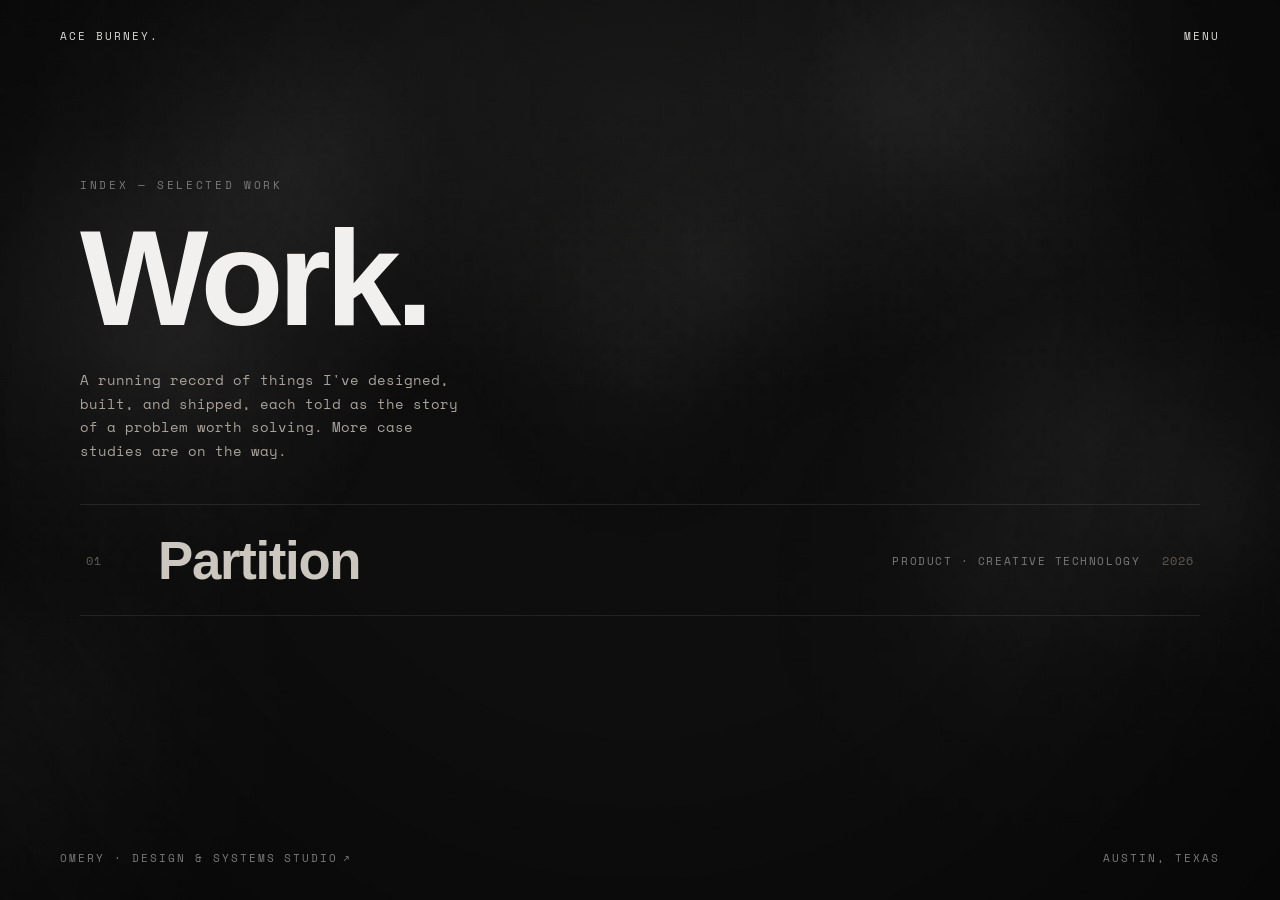
==== work/index.html @ e673eb50 "feat: Work section, Partition case study and site menu - Shared site menu and footer (site-menu.js/." ====
<!DOCTYPE html>
<html lang="en">
<head>
<meta charset="utf-8">
<meta name="viewport" content="width=device-width, initial-scale=1, viewport-fit=cover">
<title>Work — Ace Burney</title>
<meta name="description" content="Selected work by Ace Burney: product, systems, and creative technology, built and shipped.">
<meta name="robots" content="noindex, nofollow">
<link rel="canonical" href="https://aceburney.com/work">
<meta name="theme-color" content="#0D0D0D">
<meta name="color-scheme" content="dark">
<link rel="icon" href="/assets/favicon/favicon.svg" type="image/svg+xml">
<link rel="icon" href="/assets/favicon/favicon-32.png" sizes="32x32" type="image/png">
<link rel="apple-touch-icon" href="/assets/favicon/favicon-180.png">
<link rel="preconnect" href="https://fonts.googleapis.com">
<link rel="preconnect" href="https://fonts.gstatic.com" crossorigin>
<link href="https://fonts.googleapis.com/css2?family=Space+Mono:wght@400;700&display=swap" rel="stylesheet">
<style>
  * { margin: 0; padding: 0; box-sizing: border-box; }
  html, body { background: #0D0D0D; }
  body { color: #e8e6e1; overflow-x: hidden; }
  a { color: #7A7A7A; text-decoration: none; }
  ::selection { background: #e8e6e1; color: #0D0D0D; }
  @keyframes ab-fade { from { opacity: 0; } to { opacity: 1; } }
  @keyframes ab-grain {
    0%{transform:translate(0,0);}10%{transform:translate(-6%,-4%);}20%{transform:translate(-11%,6%);}30%{transform:translate(6%,-11%);}40%{transform:translate(-4%,14%);}50%{transform:translate(-12%,4%);}60%{transform:translate(14%,0);}70%{transform:translate(0,11%);}80%{transform:translate(-14%,-3%);}90%{transform:translate(10%,6%);}100%{transform:translate(4%,0);}
  }
  [data-reveal] { opacity: 0; transform: translateY(24px); transition: opacity .9s cubic-bezier(.16,1,.3,1), transform .9s cubic-bezier(.16,1,.3,1); }
  [data-reveal].in { opacity: 1; transform: none; }

  .work { position: relative; display: grid; grid-template-columns: 44px minmax(0,1fr) auto; align-items: baseline; column-gap: 28px; padding: 30px 6px 28px; border-top: 1px solid rgba(255,255,255,0.09); text-decoration: none; transition: background-color .4s ease; }
  .work-meta-row { display: flex; align-items: baseline; justify-content: flex-end; gap: 22px; align-self: center; }
  .work:last-of-type { border-bottom: 1px solid rgba(255,255,255,0.09); }
  .work-num { font-family: 'Space Mono', monospace; font-size: 12px; letter-spacing: 0.1em; color: #5f5b53; transition: color .4s ease; align-self: center; }
  .work-title { font-family: 'Helvetica Neue', Helvetica, Arial, sans-serif; font-weight: 700; font-size: clamp(1.7rem, 4.6vw, 3.3rem); line-height: 0.98; letter-spacing: -0.025em; color: #cbc7bf; transition: color .4s ease, transform .5s cubic-bezier(.16,1,.3,1); }
  .work-cat { font-family: 'Space Mono', monospace; font-size: 11px; letter-spacing: 0.14em; text-transform: uppercase; color: #7A7A7A; align-self: center; transition: color .4s ease; }
  .work-year { font-family: 'Space Mono', monospace; font-size: 12px; letter-spacing: 0.08em; color: #5f5b53; align-self: center; transition: color .4s ease; }
  .work-thumb { display: none; }
  .work:hover { background-color: rgba(255,255,255,0.02); }
  .work:hover .work-title { color: #f2f0ef; transform: translateX(10px); }
  .work:hover .work-num { color: #a8a29a; }
  .work:hover .work-cat, .work:hover .work-year { color: #b4aea4; }
  .work.dim { opacity: 0.22; filter: grayscale(1); }

  .chip { font-family: 'Space Mono', monospace; font-size: 11px; letter-spacing: 0.14em; text-transform: uppercase; color: #7A7A7A; background: transparent; border: 1px solid rgba(255,255,255,0.12); border-radius: 100px; padding: 8px 15px; cursor: none; transition: color .3s ease, border-color .3s ease, background-color .3s ease; }
  .chip:hover { color: #e8e6e1; border-color: rgba(255,255,255,0.32); }
  .chip[aria-pressed="true"] { color: #0D0D0D; background: #e8e6e1; border-color: #e8e6e1; }

  [data-omery-foot] { color: inherit; text-decoration: none; transition: color .3s ease; }
  [data-omery-foot]:hover { color: #EDE9E0; }
  [data-omery-arrow] { animation: ab-beckon 6s ease-in-out 1s infinite; }
  @keyframes ab-beckon {
    0%, 16%, 100% { transform: translate(0,0); color: #7A7A7A; }
    4%, 12% { transform: translate(2px,-2px); color: #e8e6e1; }
    8% { transform: translate(0,0); color: #9a958b; }
  }
  [data-omery-foot]:hover [data-omery-arrow] { animation: none; transform: translate(2px,-2px); color: #EDE9E0; }
  @media (prefers-reduced-motion: reduce) { [data-omery-arrow] { animation: none; } }

  @media (max-width: 760px) {
    [data-m="omery-full"] { display: none !important; }
    [data-m="omery-short"] { display: inline !important; }
    .work { grid-template-columns: 1fr; column-gap: 0; row-gap: 12px; padding: 22px 0 26px; align-items: start; }
    .work-thumb { display: block; width: 100%; aspect-ratio: 16 / 9; border-radius: 6px; background-size: cover; background-position: center; position: relative; overflow: hidden; order: -1; }
    .work-thumb::after { content: attr(data-label); position: absolute; left: 12px; bottom: 10px; font-family: 'Space Mono', monospace; font-size: 9px; letter-spacing: 0.18em; text-transform: uppercase; color: rgba(232,230,225,0.5); }
    .work-num { display: none; }
    .work-title { color: #e8e6e1; font-size: clamp(1.9rem, 8.5vw, 2.6rem); }
    .work:hover .work-title { transform: none; }
    .work-meta-row { display: flex; justify-content: space-between; align-items: baseline; gap: 16px; }
  }
</style>
<link rel="stylesheet" href="/assets/site-menu.css?v=12">
<script src="/assets/site-menu.js?v=13" defer></script>
</head>
<body>
<div data-root style="position:relative; width:100%; min-height:100dvh; display:flex; flex-direction:column; background:#0D0D0D; overflow-x:hidden; cursor:none; -webkit-tap-highlight-color:transparent;">

  <!-- ambient volumetric lights (fixed, behind everything) -->
  <canvas data-ambient style="position:fixed; inset:0; z-index:0; width:100vw; height:100vh; pointer-events:none; display:block;"></canvas>

  <!-- radial glow + vignette -->
  <div style="position:fixed; inset:0; z-index:1; pointer-events:none; background:
      radial-gradient(ellipse 70% 55% at 50% 12%, rgba(237,233,224,0.05), rgba(237,233,224,0) 60%),
      radial-gradient(circle at 50% 40%, rgba(0,0,0,0) 45%, rgba(0,0,0,0.5) 100%);"></div>

  <!-- film grain -->
  <div data-motion style="position:fixed; inset:-60%; z-index:2; pointer-events:none; opacity:0.05; mix-blend-mode:overlay; animation:ab-grain 0.7s steps(1) infinite; background-image:url('data:image/svg+xml,%3Csvg xmlns=%22http://www.w3.org/2000/svg%22 width=%22140%22 height=%22140%22%3E%3Cfilter id=%22n%22%3E%3CfeTurbulence type=%22fractalNoise%22 baseFrequency=%220.85%22 numOctaves=%222%22 stitchTiles=%22stitch%22/%3E%3C/filter%3E%3Crect width=%22100%25%22 height=%22100%25%22 filter=%22url(%23n)%22/%3E%3C/svg%3E'); background-size:200px 200px;"></div>

  <!-- floating hover preview (desktop) -->
  <div data-preview style="position:fixed; top:0; left:0; z-index:8; width:320px; height:210px; border-radius:8px; overflow:hidden; pointer-events:none; opacity:0; transform:translate(-50%,-50%) scale(0.94); transition:opacity .35s ease, transform .5s cubic-bezier(.16,1,.3,1); box-shadow:0 30px 80px rgba(0,0,0,0.55); border:1px solid rgba(255,255,255,0.08);">
    <div data-preview-img style="position:absolute; inset:0; background-size:cover; background-position:center;"></div>
    <div style="position:absolute; inset:0; background:linear-gradient(180deg, rgba(0,0,0,0) 40%, rgba(0,0,0,0.55));"></div>
    <div data-preview-cap style="position:absolute; left:16px; bottom:13px; font-family:'Space Mono',monospace; font-size:10px; letter-spacing:0.18em; text-transform:uppercase; color:rgba(232,230,225,0.75);">Preview</div>
  </div>

  <!-- ===== NAV ===== -->
  <nav style="position:fixed; top:0; left:0; right:0; z-index:30; display:flex; align-items:center; justify-content:space-between; padding:28px clamp(24px,5vw,60px); mix-blend-mode:difference;">
    <a href="/" data-scramble data-scramble-to="← BACK HOME" style="font-family:'Space Mono',monospace; font-size:11px; letter-spacing:0.18em; color:#e8e6e1; text-transform:uppercase;">Ace Burney.</a>
    <button type="button" data-menu-toggle class="sm-toggle">Menu</button>
  </nav>

  <!-- ===== CONTENT ===== -->
  <div style="position:relative; z-index:10; flex:1 0 auto; width:100%; max-width:1240px; margin:0 auto; padding:0 clamp(24px,5vw,60px);">

    <!-- HEADER -->
    <header style="min-height:56vh; display:flex; flex-direction:column; justify-content:flex-end; padding:140px 0 40px;">
      <div data-reveal style="font-family:'Space Mono',monospace; font-size:11px; letter-spacing:0.24em; color:#7A7A7A; text-transform:uppercase; margin-bottom:26px;">Index — Selected Work</div>
      <h1 data-reveal style="font-family:'Helvetica Neue',Helvetica,Arial,sans-serif; font-weight:700; font-size:clamp(3rem,11vw,8.5rem); line-height:0.88; letter-spacing:-0.04em; color:#f2f0ef;">Work.</h1>
      <p data-reveal style="margin-top:30px; max-width:44ch; font-family:'Space Mono',monospace; font-size:clamp(0.85rem,1vw,0.98rem); line-height:1.75; color:#a8a29a;">A running record of things I've designed, built, and shipped, each told as the story of a problem worth solving. More case studies are on the way.</p>
    </header>

    <!-- INDEX -->
    <section data-reveal data-worklist style="padding-bottom:60px;">

      <a class="work" data-work href="/work/partition" data-cats="product systems" style="--thumb:url('/assets/work/partition/floor-1200.webp');">
        <span class="work-num">01</span>
        <span class="work-title">Partition</span>
        <span class="work-thumb" data-work-thumb data-label="A control room for AI agents" aria-hidden="true"></span>
        <span class="work-meta-row"><span class="work-cat">Product · Creative Technology</span><span class="work-year">2026</span></span>
      </a>

    </section>

    <!-- EMPTY STATE (shown when a filter matches nothing) -->
    <div data-empty style="display:none; padding:20px 0 80px; font-family:'Space Mono',monospace; font-size:12px; letter-spacing:0.14em; text-transform:uppercase; color:#5f5b53;">No work in this category yet.</div>

  </div>
  <!-- site footer (shared styles: /assets/site-menu.css) -->
  <footer class="site-foot">
    <a class="site-foot-omery" href="https://omery.studio" target="_blank" rel="noopener" aria-label="Omery, design and systems studio (opens in a new tab)"><span class="sf-full">Omery &middot; Design &amp; Systems Studio</span><span class="sf-short">Omery</span><span class="sf-arrow" aria-hidden="true">↗</span></a>
    <span>Austin, Texas</span>
  </footer>

  <!-- custom cursor -->
  <div data-cursor style="position:fixed; top:0; left:0; width:26px; height:26px; border:1px solid rgba(237,233,224,0.55); border-radius:50%; pointer-events:none; z-index:9999; transform:translate(-100px,-100px); transition:width .25s ease, height .25s ease, background-color .25s ease, border-color .25s ease; mix-blend-mode:difference;"></div>

  <!-- sweep overlay (reveal on load) -->
  <div data-sweep style="position:fixed; inset:0; z-index:9990; background:#0D0D0D; pointer-events:none; will-change:transform; transition:transform 1s cubic-bezier(.76,0,.24,1);"></div>

</div>

<script>
(function () {
  'use strict';
  const $ = (s, c) => (c || document).querySelector(s);
  const $$ = (s, c) => Array.from((c || document).querySelectorAll(s));

  const root = $('[data-root]');
  const cursor = $('[data-cursor]');
  const ambient = $('[data-ambient]');
  const sweep = $('[data-sweep]');
  const preview = $('[data-preview]');
  const previewImg = $('[data-preview-img]');
  const previewCap = $('[data-preview-cap]');

  const state = { mx: -9999, my: -9999, _cx: -100, _cy: -100 };
  window.addEventListener('mousemove', (e) => { state.mx = e.clientX; state.my = e.clientY; });

  const canHover = matchMedia('(hover: hover) and (pointer: fine)').matches;

  // ---------- custom cursor ----------
  (function initCursor() {
    if (!cursor) return;
    if (!canHover) { cursor.style.display = 'none'; return; }
    root.addEventListener('mouseover', (e) => { if (e.target.closest('a, button, [data-cta]')) { cursor.style.width = '46px'; cursor.style.height = '46px'; cursor.style.backgroundColor = 'rgba(237,233,224,0.9)'; } });
    root.addEventListener('mouseout', (e) => { if (e.target.closest('a, button, [data-cta]')) { cursor.style.width = '26px'; cursor.style.height = '26px'; cursor.style.backgroundColor = 'transparent'; } });
    const loop = () => {
      state._cx += (state.mx - state._cx) * 0.18;
      state._cy += (state.my - state._cy) * 0.18;
      cursor.style.transform = 'translate(' + (state._cx - 13).toFixed(1) + 'px,' + (state._cy - 13).toFixed(1) + 'px)';
      requestAnimationFrame(loop);
    };
    requestAnimationFrame(loop);
  })();

  // ---------- ambient lights ----------
  (function initAmbient() {
    if (!ambient) return;
    const ctx = ambient.getContext('2d');
    const SCALE = 0.15; let w, h;
    const resize = () => { w = Math.max(1, Math.ceil(window.innerWidth * SCALE)); h = Math.max(1, Math.ceil(window.innerHeight * SCALE)); ambient.width = w; ambient.height = h; };
    resize();
    window.addEventListener('resize', resize, { passive: true });
    const lights = [
      { cx: 0.12, cy: 0.14, r: 0.40, a: 0.13, phase: 0 },
      { cx: 0.84, cy: 0.66, r: 0.34, a: 0.10, phase: 1.8 },
      { cx: 0.74, cy: 0.10, r: 0.30, a: 0.085, phase: 3.2 },
      { cx: 0.10, cy: 0.80, r: 0.32, a: 0.10, phase: 4.7 },
      { cx: 0.50, cy: 0.42, r: 0.26, a: 0.06, phase: 2.5 },
    ];
    const reduce = matchMedia('(prefers-reduced-motion: reduce)').matches;
    let t = 0;
    const draw = () => {
      ctx.clearRect(0, 0, w, h); t += 0.006;
      lights.forEach((l) => {
        const bx = (l.cx + Math.sin(t * 1.1 + l.phase) * 0.08 + Math.sin(t * 0.5 + l.phase * 2.3) * 0.05) * w;
        const by = (l.cy + Math.cos(t * 0.9 + l.phase * 1.2) * 0.07 + Math.cos(t * 0.4 + l.phase * 1.8) * 0.06) * h;
        const baseR = l.r * Math.min(w, h);
        for (let j = 0; j < 4; j++) {
          const ox = bx + Math.sin(t * (0.4 + j * 0.1) + j * 1.7 + l.phase) * baseR * 0.35;
          const oy = by + Math.cos(t * (0.35 + j * 0.08) + j * 2.3 + l.phase * 0.8) * baseR * 0.3;
          const sr = baseR * (0.55 + j * 0.12), sa = l.a * (0.4 - j * 0.05);
          const grad = ctx.createRadialGradient(ox, oy, 0, ox, oy, sr * 1.2);
          grad.addColorStop(0, 'rgba(255,255,255,' + sa.toFixed(4) + ')');
          grad.addColorStop(0.5, 'rgba(255,255,255,' + (sa * 0.3).toFixed(4) + ')');
          grad.addColorStop(1, 'rgba(255,255,255,0)');
          ctx.fillStyle = grad; ctx.beginPath(); ctx.arc(ox, oy, sr * 1.2, 0, Math.PI * 2); ctx.fill();
        }
      });
      if (!reduce) requestAnimationFrame(draw);
    };
    draw();
  })();

  // ---------- scramble (nav link hover) ----------
  function scrambleTo(el, target, dur) {
    if (!el) return;
    const pool = 'ABCDEFGHIJKLMNOPQRSTUVWXYZ0123456789#·/-←';
    clearInterval(el._t);
    const len = target.length;
    const q = [];
    const frames = Math.max(8, Math.round((dur || 500) / 34));
    for (let i = 0; i < len; i++) { const start = Math.floor(Math.random() * (frames / 3)); q.push({ to: target[i] || '', start, end: start + Math.floor(frames * (0.4 + Math.random() * 0.5)), ch: '' }); }
    let f = 0;
    el._t = setInterval(() => {
      let out = '', done = 0;
      for (const x of q) {
        if (f >= x.end) { done++; out += x.to; }
        else if (f >= x.start) { if (!x.ch || Math.random() < 0.32) x.ch = pool[(Math.random() * pool.length) | 0]; out += x.ch; }
        else out += (x.to === ' ' ? ' ' : ' ');
      }
      el.textContent = out; f++;
      if (done >= q.length) clearInterval(el._t);
    }, 34);
  }
  $$('[data-scramble]').forEach((el) => {
    const original = el.textContent.trim();
    const to = el.getAttribute('data-scramble-to') || original;
    el.addEventListener('mouseenter', () => scrambleTo(el, to, 420));
    el.addEventListener('mouseleave', () => scrambleTo(el, original, 360));
  });

  // ---------- reveal on scroll ----------
  (function initReveal() {
    const els = $$('[data-reveal]');
    if (!('IntersectionObserver' in window)) { els.forEach((e) => e.classList.add('in')); return; }
    const io = new IntersectionObserver((entries) => {
      entries.forEach((en) => { if (en.isIntersecting) { en.target.classList.add('in'); io.unobserve(en.target); } });
    }, { threshold: 0.12, rootMargin: '0px 0px -8% 0px' });
    els.forEach((e) => io.observe(e));
  })();

  // ---------- floating hover preview (desktop) ----------
  (function initPreview() {
    if (!canHover || !preview) return;
    let active = null;
    const px = { x: -400, y: -400 }, tgt = { x: -400, y: -400 };
    $$('[data-work]').forEach((row) => {
      const thumb = getComputedStyle(row).getPropertyValue('--thumb');
      const title = $('.work-title', row).textContent;
      row.addEventListener('mouseenter', () => {
        active = row;
        previewImg.style.backgroundImage = thumb;
        previewCap.textContent = title;
        preview.style.opacity = '1';
        preview.style.transform = 'translate(-50%,-50%) scale(1)';
      });
      row.addEventListener('mouseleave', () => {
        if (active === row) { active = null; preview.style.opacity = '0'; preview.style.transform = 'translate(-50%,-50%) scale(0.94)'; }
      });
    });
    window.addEventListener('mousemove', (e) => { tgt.x = e.clientX + 26; tgt.y = e.clientY - 10; });
    const loop = () => { px.x += (tgt.x - px.x) * 0.14; px.y += (tgt.y - px.y) * 0.14; preview.style.left = px.x.toFixed(1) + 'px'; preview.style.top = px.y.toFixed(1) + 'px'; requestAnimationFrame(loop); };
    requestAnimationFrame(loop);
  })();

  // ---------- fill mobile thumbnails from --thumb ----------
  $$('[data-work]').forEach((row) => {
    const thumb = $('[data-work-thumb]', row);
    if (thumb) thumb.style.backgroundImage = getComputedStyle(row).getPropertyValue('--thumb');
  });

  // ---------- category filter ----------
  (function initFilter() {
    const chips = $$('.chip');
    const rows = $$('[data-work]');
    const empty = $('[data-empty]');
    chips.forEach((chip) => {
      chip.addEventListener('click', () => {
        const f = chip.getAttribute('data-filter');
        chips.forEach((c) => c.setAttribute('aria-pressed', c === chip ? 'true' : 'false'));
        let shown = 0;
        rows.forEach((row) => {
          const cats = (row.getAttribute('data-cats') || '').split(' ');
          const match = f === 'all' || cats.includes(f);
          row.style.display = match ? '' : 'none';
          row.classList.remove('dim');
          if (match) shown++;
        });
        if (empty) empty.style.display = shown === 0 ? 'block' : 'none';
      });
    });
  })();

  // ---------- sweep reveal on load ----------
  window.addEventListener('load', () => {
    requestAnimationFrame(() => { if (sweep) sweep.style.transform = 'translateY(-101%)'; });
  });
  setTimeout(() => { if (sweep) sweep.style.transform = 'translateY(-101%)'; }, 600);
})();
</script>
</body>
</html>
---- assets/site-menu.css ----
/* Site menu: the top-right "Menu" button and the panel it slides in from the right.
   Shared by every page; the markup is injected by /assets/site-menu.js. */

/* ---------- the button ---------- */
.sm-toggle { position: relative; padding: 0; background: none; border: 0; cursor: none; white-space: nowrap; font-family: 'Space Mono', monospace; font-size: 11px; letter-spacing: 0.18em; text-transform: uppercase; color: #e8e6e1; transition: color .3s ease; }
.sm-toggle::after { content: ''; position: absolute; left: 0; right: 0; bottom: -4px; height: 1px; background: #e8e6e1; transform: scaleX(0); transform-origin: right; transition: transform .8s cubic-bezier(.5,0,.3,1); }
.sm-toggle.sm-cue::after, .sm-toggle:hover::after, .sm-toggle[aria-expanded="true"]::after { transform: scaleX(1); transform-origin: left; }
.sm-toggle::before { content: ''; position: absolute; inset: -14px -12px; }   /* finger-sized tap area around the small label */
.sm-toggle:focus { outline: none; }
.sm-toggle:focus-visible { outline: 1px solid rgba(232,230,225,0.5); outline-offset: 6px; border-radius: 2px; }

/* ---------- scrim: the site stays visible, just dimmed ---------- */
.sm-scrim { position: fixed; inset: 0; z-index: 8990; background: rgba(8,8,8,0.28); opacity: 0; pointer-events: none; transition: opacity .5s ease; cursor: none; }
.sm-scrim.open { opacity: 1; pointer-events: auto; }

/* ---------- panel ---------- */
.sm-panel { position: fixed; top: 0; right: 0; bottom: 0; width: min(540px, 88vw); z-index: 9000; display: flex; background: linear-gradient(180deg, #141414, #0f0f0f); border-left: 1px solid rgba(255,255,255,0.08); box-shadow: -40px 0 120px rgba(0,0,0,0.55); transform: translateX(101%); visibility: hidden;
  /* closing: slide out first, hide only once the slide has finished */
  transition: transform .62s cubic-bezier(.76,0,.24,1), visibility 0s linear .62s; }
.sm-panel.open { transform: translateX(0); visibility: visible; transition: transform .62s cubic-bezier(.76,0,.24,1), visibility 0s linear 0s; }
.sm-panel::before { content: ""; position: absolute; inset: 0; pointer-events: none; background: radial-gradient(ellipse 90% 40% at 70% 0%, rgba(237,233,224,0.06), rgba(237,233,224,0) 70%); }
.sm-inner { position: relative; display: flex; flex-direction: column; width: 100%; padding: 30px clamp(24px,3vw,40px); overflow-y: auto; }
.sm-head { display: flex; justify-content: space-between; align-items: center; padding-bottom: 18px; border-bottom: 1px solid rgba(255,255,255,0.08); font-family: 'Space Mono', monospace; font-size: 11px; letter-spacing: 0.22em; text-transform: uppercase; color: #5f5b53; }
.sm-close { background: none; border: 0; padding: 4px 0; cursor: none; font: inherit; letter-spacing: inherit; text-transform: inherit; color: #9a958b; transition: color .3s ease; }
.sm-close:hover, .sm-close:focus-visible { color: #EDE9E0; outline: none; }

.sm-list { list-style: none; margin: auto 0; padding: 4vh 0; }
.sm-row { display: grid; grid-template-columns: 34px 1fr; align-items: baseline; gap: 6px 14px; padding: clamp(14px,2.2vh,22px) 0; border-bottom: 1px solid rgba(255,255,255,0.08); color: #cbc7bf; text-decoration: none; cursor: none; opacity: 0; transform: translateX(30px); transition: opacity .6s ease, transform .8s cubic-bezier(.16,1,.3,1), color .35s ease; }
.sm-panel.open .sm-row { opacity: 1; transform: none; }
.sm-panel.open li:nth-child(1) .sm-row { transition-delay: .26s, .26s, 0s; }
.sm-panel.open li:nth-child(2) .sm-row { transition-delay: .34s, .34s, 0s; }
.sm-panel.open li:nth-child(3) .sm-row { transition-delay: .42s, .42s, 0s; }
.sm-panel.open li:nth-child(4) .sm-row { transition-delay: .50s, .50s, 0s; }
.sm-n { font-family: 'Space Mono', monospace; font-size: 12px; letter-spacing: 0.1em; color: #5f5b53; transition: color .35s ease; }
.sm-label { font-family: 'Helvetica Neue', Helvetica, Arial, sans-serif; font-weight: 700; font-size: clamp(2rem, 3vw, 2.9rem); line-height: 0.95; letter-spacing: -0.04em; text-transform: uppercase; transition: transform .5s cubic-bezier(.16,1,.3,1); }
.sm-sub { grid-column: 2; font-family: 'Space Mono', monospace; font-size: 11px; letter-spacing: 0.14em; text-transform: uppercase; color: #6b675f; transition: color .35s ease; }
.sm-row:focus-visible { color: #f2f0ef; outline: none; }
.sm-row:focus-visible .sm-label { transform: translateX(8px); }
.sm-row:focus-visible .sm-sub { color: #b4aea4; }
/* hover effects only where there is a real mouse (on touch screens they "stick" after a tap) */
@media (hover: hover) {
  .sm-row:hover { color: #f2f0ef; }
  .sm-row:hover .sm-label { transform: translateX(8px); }
  .sm-row:hover .sm-n, .sm-row:hover .sm-sub { color: #b4aea4; }
  .sm-list:hover .sm-row:not(:hover) { color: #4a4741; }
}
/* touch: a brief pressed state instead */
.sm-row:active { color: #f2f0ef; background: rgba(255,255,255,0.03); }
/* the page you're on: greyed out, not clickable, no hover */
.sm-row[aria-current="page"], .sm-list:hover .sm-row[aria-current="page"] { color: #3d3b37; pointer-events: none; }
.sm-row[aria-current="page"] .sm-n, .sm-row[aria-current="page"] .sm-sub { color: #3d3b37; }
.sm-row[aria-current="page"] .sm-sub::after { content: '  ·  You are here'; }

.sm-foot { display: flex; flex-direction: column; gap: 14px; padding-top: 18px; border-top: 1px solid rgba(255,255,255,0.08); font-family: 'Space Mono', monospace; font-size: 11px; letter-spacing: 0.16em; text-transform: uppercase; opacity: 0; transition: opacity .6s ease .5s; }
.sm-panel.open .sm-foot { opacity: 1; }
.sm-foot a { color: #6b675f; text-decoration: none; cursor: none; transition: color .3s ease; }
.sm-foot a:hover, .sm-foot a:focus-visible { color: #EDE9E0; outline: none; }
.sm-social { display: flex; flex-wrap: wrap; gap: 10px 20px; }

/* preview beside the panel, over the site */
.sm-peek { position: fixed; top: 0; left: 0; z-index: 8995; width: 300px; aspect-ratio: 4/3; border-radius: 8px; pointer-events: none; opacity: 0; transform: translate(-50%,-50%) scale(0.94); transition: opacity .35s ease, transform .5s cubic-bezier(.16,1,.3,1); background: #1a1a1a center/cover no-repeat; box-shadow: 0 30px 80px rgba(0,0,0,0.6); border: 1px solid rgba(255,255,255,0.08); }
.sm-peek.on { opacity: 1; transform: translate(-50%,-50%) scale(1); }

/* ---------- phones: the menu drops from the top and pushes the page down beneath it ----------
   The page recedes like a card (shrinks, rounds, dims) and slides back when the menu closes. */
@media (max-width: 640px) {
  .sm-panel { top: 0; bottom: auto; left: 0; right: 0; width: 100%; max-height: 86vh; border: 0; border-bottom: 1px solid rgba(255,255,255,0.08); border-radius: 0; box-shadow: 0 24px 60px rgba(0,0,0,0.55); transform: translateY(-101%);
    transition: transform .5s cubic-bezier(.32,.72,0,1), visibility 0s linear .5s; }
  .sm-panel.open { transform: none; transition: transform .5s cubic-bezier(.32,.72,0,1), visibility 0s linear 0s; }
  .sm-panel.sm-dragging { transition: none; }
  .sm-inner { padding: 0 20px 20px; overflow-y: auto; overscroll-behavior: contain; }
  /* the header's centre line matches the Menu button's (--sm-top is set from the button's position) */
  .sm-head { flex: none; height: calc(var(--sm-top, 26px) * 2); padding: 0; }
  .sm-close { position: absolute; transform: translateY(-50%); padding: 14px 0 14px 20px; color: #e8e6e1; font-size: 9.5px; }
  .sm-list { margin: 4px 0 0; padding: 0 0 12px; }
  .sm-row { padding: 12px 0; }
  .sm-list li:last-child .sm-row { border-bottom: 0; }   /* the footer's own rule follows; avoid a double line */
  .sm-label { font-size: 9vw; }
  /* footer: Omery and the socials share one line */
  .sm-foot { flex-direction: row; align-items: baseline; justify-content: space-between; flex-wrap: nowrap; gap: 12px; padding-top: 14px; font-size: 10px; letter-spacing: 0.12em; white-space: nowrap; }
  .sm-social { flex-wrap: nowrap; gap: 14px; }
  .sm-scrim { background: transparent; }   /* the page dims itself; tapping it closes the menu */

  /* the page is pushed straight down, full width and edge to edge (no shrinking), and dims a little */
  html.sm-anim [data-root] { transition: transform .5s cubic-bezier(.32,.72,0,1), filter .5s ease; }
  html.sm-crunch [data-root] { transform: translateY(var(--sm-push, 60vh)); filter: brightness(0.55); }
  html.sm-drag [data-root] { transition: none; }
  /* no doubled "Menu": the open menu shows only Close (where Menu was), and the pushed-down page's Menu button fades out */
  .sm-head > span:first-child { visibility: hidden; }
  [data-menu-toggle] { transition: color .3s ease, opacity .3s ease; }
  html.sm-crunch [data-menu-toggle] { opacity: 0 !important; }   /* !important: beats the home page's fade-in animation */
  .sm-panel.open li:nth-child(1) .sm-row { transition-delay: .12s, .12s, 0s; }
  .sm-panel.open li:nth-child(2) .sm-row { transition-delay: .17s, .17s, 0s; }
  .sm-panel.open li:nth-child(3) .sm-row { transition-delay: .22s, .22s, 0s; }
  .sm-panel.open li:nth-child(4) .sm-row { transition-delay: .27s, .27s, 0s; }
  .sm-panel.open .sm-foot { transition-delay: .3s; }
  .sm-peek { display: none; }
}
/* touch screens: hide the site's follow-the-finger cursor circle while the menu is open */
@media (hover: none) { html.sm-open [data-cursor] { opacity: 0 !important; } }
@media (prefers-reduced-motion: reduce) {
  .sm-panel, .sm-row, .sm-foot, .sm-scrim, .sm-toggle::after { transition: none; }
  .sm-row { opacity: 1; transform: none; }
}

/* ---------- site footer: identical on every page ----------
   Omery bottom-left, Austin bottom-right, at the home page's spacing.
   The home page pins it to the bottom of the screen (.site-foot--pinned); scrolling pages end with it. */
.site-foot { position: relative; z-index: 10; display: flex; align-items: center; justify-content: space-between; gap: 16px; margin-top: clamp(64px, 10vh, 120px); padding: 0 60px 34px; font-family: 'Space Mono', monospace; font-size: 11px; letter-spacing: 0.18em; text-transform: uppercase; color: #7A7A7A; white-space: nowrap; }
.site-foot--pinned { position: absolute; left: 0; right: 0; bottom: 0; margin: 0; z-index: 15; animation: sf-fade 1.2s ease 1.05s both; }
.site-foot a { color: inherit; text-decoration: none; cursor: none; transition: color .3s ease; }
.site-foot a:hover, .site-foot a:focus-visible { color: #EDE9E0; outline: none; }
.sf-short { display: none; }
.sf-arrow { display: inline-block; margin-left: 0.45em; will-change: transform; animation: sf-beckon 6s ease-in-out 1s infinite; }
.site-foot a:hover .sf-arrow { animation: none; transform: translate(2px,-2px); color: #EDE9E0; transition: transform .3s cubic-bezier(.16,1,.3,1), color .3s ease; }
@keyframes sf-beckon { 0%, 16%, 100% { transform: translate(0,0); color: #7A7A7A; } 4%, 12% { transform: translate(2px,-2px); color: #e8e6e1; } 8% { transform: translate(0,0); color: #9a958b; } }
@keyframes sf-fade { from { opacity: 0; } to { opacity: 1; } }
@media (max-width: 640px) {
  .site-foot { padding: 0 20px 22px; font-size: 9.5px; letter-spacing: 0.16em; }
  .sf-full { display: none; }
  .sf-short { display: inline; }
}
@media (prefers-reduced-motion: reduce) { .sf-arrow, .site-foot--pinned { animation: none; } }
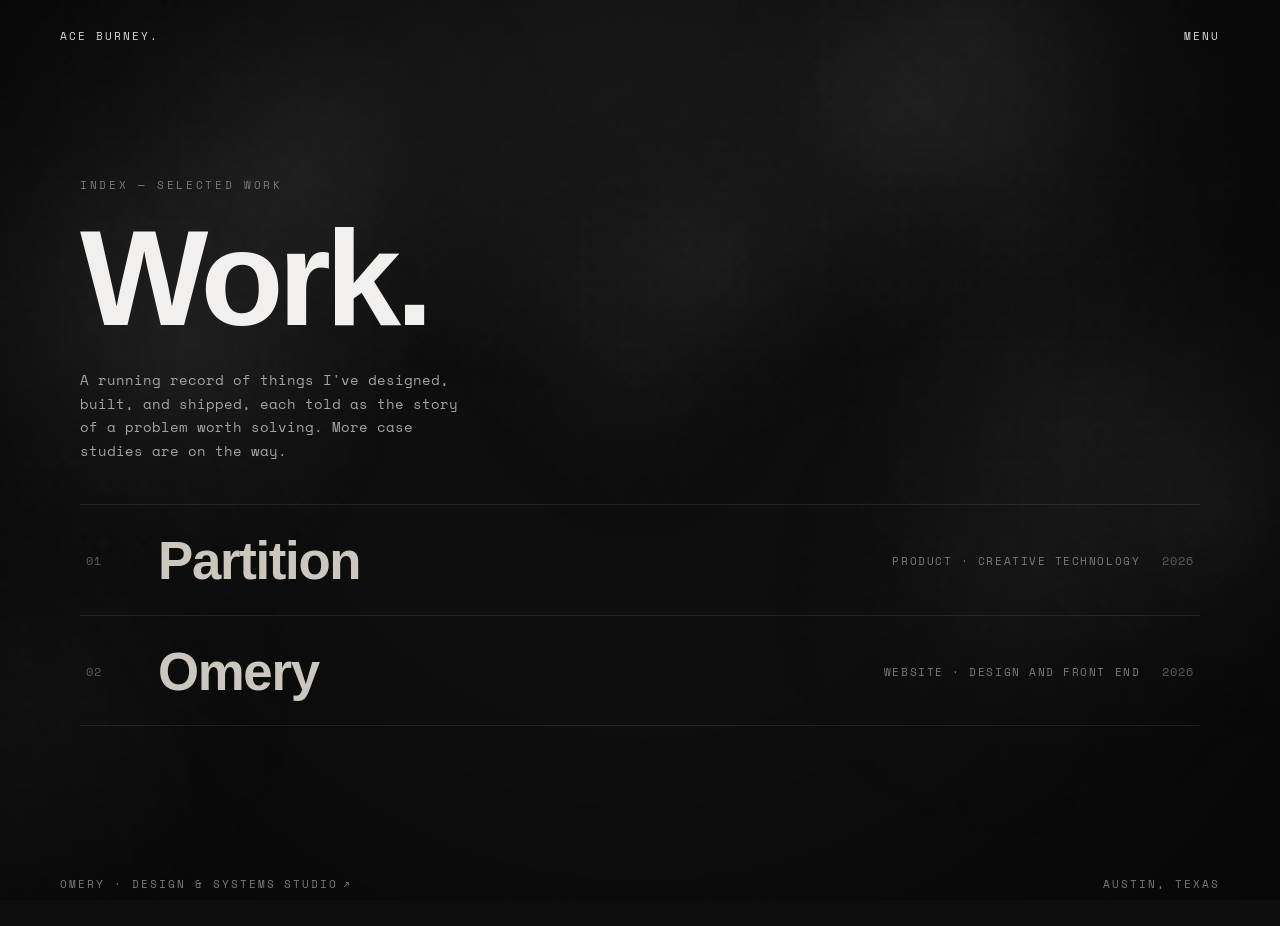
==== commit 0cb10a50: "feat: Omery case study, reframing side menu, Work page transitions - Omery case study (/work/omery) " ====
--- a/work/index.html
+++ b/work/index.html
@@ -32,7 +32,7 @@
   .work-meta-row { display: flex; align-items: baseline; justify-content: flex-end; gap: 22px; align-self: center; }
   .work:last-of-type { border-bottom: 1px solid rgba(255,255,255,0.09); }
   .work-num { font-family: 'Space Mono', monospace; font-size: 12px; letter-spacing: 0.1em; color: #5f5b53; transition: color .4s ease; align-self: center; }
-  .work-title { font-family: 'Helvetica Neue', Helvetica, Arial, sans-serif; font-weight: 700; font-size: clamp(1.7rem, 4.6vw, 3.3rem); line-height: 0.98; letter-spacing: -0.025em; color: #cbc7bf; transition: color .4s ease, transform .5s cubic-bezier(.16,1,.3,1); }
+  .work-title { font-family: 'Helvetica Neue', Helvetica, Arial, sans-serif; font-weight: 700; font-size: clamp(1.7rem, calc(4.6 * var(--vw, 1vw)), 3.3rem); line-height: 0.98; letter-spacing: -0.025em; color: #cbc7bf; transition: color .4s ease, transform .5s cubic-bezier(.16,1,.3,1); }
   .work-cat { font-family: 'Space Mono', monospace; font-size: 11px; letter-spacing: 0.14em; text-transform: uppercase; color: #7A7A7A; align-self: center; transition: color .4s ease; }
   .work-year { font-family: 'Space Mono', monospace; font-size: 12px; letter-spacing: 0.08em; color: #5f5b53; align-self: center; transition: color .4s ease; }
   .work-thumb { display: none; }
@@ -64,19 +64,19 @@
     .work-thumb { display: block; width: 100%; aspect-ratio: 16 / 9; border-radius: 6px; background-size: cover; background-position: center; position: relative; overflow: hidden; order: -1; }
     .work-thumb::after { content: attr(data-label); position: absolute; left: 12px; bottom: 10px; font-family: 'Space Mono', monospace; font-size: 9px; letter-spacing: 0.18em; text-transform: uppercase; color: rgba(232,230,225,0.5); }
     .work-num { display: none; }
-    .work-title { color: #e8e6e1; font-size: clamp(1.9rem, 8.5vw, 2.6rem); }
+    .work-title { color: #e8e6e1; font-size: clamp(1.9rem, calc(8.5 * var(--vw, 1vw)), 2.6rem); }
     .work:hover .work-title { transform: none; }
     .work-meta-row { display: flex; justify-content: space-between; align-items: baseline; gap: 16px; }
   }
 </style>
-<link rel="stylesheet" href="/assets/site-menu.css?v=12">
-<script src="/assets/site-menu.js?v=13" defer></script>
+<link rel="stylesheet" href="/assets/site-menu.css?v=16">
+<script src="/assets/site-menu.js?v=19" defer></script>
 </head>
 <body>
 <div data-root style="position:relative; width:100%; min-height:100dvh; display:flex; flex-direction:column; background:#0D0D0D; overflow-x:hidden; cursor:none; -webkit-tap-highlight-color:transparent;">
 
   <!-- ambient volumetric lights (fixed, behind everything) -->
-  <canvas data-ambient style="position:fixed; inset:0; z-index:0; width:100vw; height:100vh; pointer-events:none; display:block;"></canvas>
+  <canvas data-ambient style="position:fixed; inset:0; z-index:0; width:calc(100 * var(--vw, 1vw)); height:100vh; pointer-events:none; display:block;"></canvas>
 
   <!-- radial glow + vignette -->
   <div style="position:fixed; inset:0; z-index:1; pointer-events:none; background:
@@ -94,19 +94,19 @@
   </div>
 
   <!-- ===== NAV ===== -->
-  <nav style="position:fixed; top:0; left:0; right:0; z-index:30; display:flex; align-items:center; justify-content:space-between; padding:28px clamp(24px,5vw,60px); mix-blend-mode:difference;">
+  <nav style="position:fixed; top:0; left:0; right:0; z-index:30; display:flex; align-items:center; justify-content:space-between; padding:28px clamp(24px,calc(5 * var(--vw, 1vw)),60px); mix-blend-mode:difference;">
     <a href="/" data-scramble data-scramble-to="← BACK HOME" style="font-family:'Space Mono',monospace; font-size:11px; letter-spacing:0.18em; color:#e8e6e1; text-transform:uppercase;">Ace Burney.</a>
     <button type="button" data-menu-toggle class="sm-toggle">Menu</button>
   </nav>
 
   <!-- ===== CONTENT ===== -->
-  <div style="position:relative; z-index:10; flex:1 0 auto; width:100%; max-width:1240px; margin:0 auto; padding:0 clamp(24px,5vw,60px);">
+  <div style="position:relative; z-index:10; flex:1 0 auto; width:100%; max-width:1240px; margin:0 auto; padding:0 clamp(24px,calc(5 * var(--vw, 1vw)),60px);">
 
     <!-- HEADER -->
     <header style="min-height:56vh; display:flex; flex-direction:column; justify-content:flex-end; padding:140px 0 40px;">
       <div data-reveal style="font-family:'Space Mono',monospace; font-size:11px; letter-spacing:0.24em; color:#7A7A7A; text-transform:uppercase; margin-bottom:26px;">Index — Selected Work</div>
-      <h1 data-reveal style="font-family:'Helvetica Neue',Helvetica,Arial,sans-serif; font-weight:700; font-size:clamp(3rem,11vw,8.5rem); line-height:0.88; letter-spacing:-0.04em; color:#f2f0ef;">Work.</h1>
-      <p data-reveal style="margin-top:30px; max-width:44ch; font-family:'Space Mono',monospace; font-size:clamp(0.85rem,1vw,0.98rem); line-height:1.75; color:#a8a29a;">A running record of things I've designed, built, and shipped, each told as the story of a problem worth solving. More case studies are on the way.</p>
+      <h1 data-reveal style="font-family:'Helvetica Neue',Helvetica,Arial,sans-serif; font-weight:700; font-size:clamp(3rem,calc(11 * var(--vw, 1vw)),8.5rem); line-height:0.88; letter-spacing:-0.04em; color:#f2f0ef;">Work.</h1>
+      <p data-reveal style="margin-top:30px; max-width:44ch; font-family:'Space Mono',monospace; font-size:clamp(0.85rem,calc(1 * var(--vw, 1vw)),0.98rem); line-height:1.75; color:#a8a29a;">A running record of things I've designed, built, and shipped, each told as the story of a problem worth solving. More case studies are on the way.</p>
     </header>
 
     <!-- INDEX -->
@@ -119,6 +119,13 @@
         <span class="work-meta-row"><span class="work-cat">Product · Creative Technology</span><span class="work-year">2026</span></span>
       </a>
 
+      <a class="work" data-work href="/work/omery" data-cats="web design" style="--thumb:url('/assets/work/omery/hero-1200.webp');">
+        <span class="work-num">02</span>
+        <span class="work-title">Omery</span>
+        <span class="work-thumb" data-work-thumb data-label="A studio website" aria-hidden="true"></span>
+        <span class="work-meta-row"><span class="work-cat">Website · Design and front end</span><span class="work-year">2026</span></span>
+      </a>
+
     </section>
 
     <!-- EMPTY STATE (shown when a filter matches nothing) -->
@@ -136,6 +143,14 @@
 
   <!-- sweep overlay (reveal on load) -->
   <div data-sweep style="position:fixed; inset:0; z-index:9990; background:#0D0D0D; pointer-events:none; will-change:transform; transition:transform 1s cubic-bezier(.76,0,.24,1);"></div>
+
+  <!-- scene-cut transition overlay (same as every other page) -->
+  <div data-transition style="position:fixed; inset:0; z-index:9998; background:#0D0D0D; transform:translateY(-101%); pointer-events:none; will-change:transform; transition:transform 520ms cubic-bezier(.76,0,.24,1); display:flex; align-items:center; justify-content:center;">
+    <div style="text-align:center; padding:0 24px;">
+      <div data-transition-eyebrow style="font-family:'Space Mono',monospace; font-size:11px; letter-spacing:0.22em; color:#7A7A7A; text-transform:uppercase; margin-bottom:22px; opacity:0; transition:opacity .5s ease;">— Now Arriving —</div>
+      <div data-transition-label style="font-family:'Helvetica Neue',Helvetica,Arial,sans-serif; font-weight:700; color:#e8e6e1; text-transform:uppercase; font-size:clamp(3rem,calc(11 * var(--vw, 1vw)),9rem); line-height:0.9; letter-spacing:-0.03em; opacity:0; transition:opacity .3s ease; white-space:nowrap;">&nbsp;</div>
+    </div>
+  </div>
 
 </div>
 
@@ -302,6 +317,46 @@
     });
   })();
 
+  // ---------- scene-cut page transition (same as every other page) ----------
+  const transition = $('[data-transition]'), transitionLabel = $('[data-transition-label]'), transitionEyebrow = $('[data-transition-eyebrow]');
+  function pageLabel(path) { const clean = path.replace(/\.html$/, '').replace(/\/$/, ''); if (!clean || clean === '/index') return 'HOME'; return clean.split('/').pop().replace(/-/g, ' ').toUpperCase(); }
+  function playSceneExit(url, label) {
+    if (!transition || !transitionLabel) { location.href = url; return; }
+    transition.style.transition = 'none'; transition.style.display = 'flex'; transition.style.transform = 'translateY(-101%)'; transition.style.pointerEvents = 'auto';
+    transitionLabel.style.opacity = '0'; if (transitionEyebrow) transitionEyebrow.style.opacity = '0'; transition.offsetHeight;
+    transition.style.transition = 'transform 520ms cubic-bezier(.76,0,.24,1)'; transition.style.transform = 'translateY(0)';
+    setTimeout(() => { if (transitionEyebrow) transitionEyebrow.style.opacity = '1'; transitionLabel.style.opacity = '1'; scrambleTo(transitionLabel, label, 420); }, 240);
+    setTimeout(() => { try { sessionStorage.setItem('pendingEntry', label); } catch (e) {} location.href = url; }, 1050);
+  }
+  document.addEventListener('click', (e) => {
+    const a = e.target.closest('a'); if (!a) return; const href = a.getAttribute('href');
+    if (!href || href.startsWith('mailto:') || href.startsWith('tel:') || href.startsWith('#') || a.target === '_blank') return;
+    if (e.metaKey || e.ctrlKey || e.shiftKey || e.altKey) return;
+    let url; try { url = new URL(href, location.href); } catch (_) { return; }
+    if (url.origin !== location.origin || url.pathname.replace(/\/$/, '') === location.pathname.replace(/\/$/, '')) return;
+    e.preventDefault(); playSceneExit(url.href, pageLabel(url.pathname));
+  });
+  window.addEventListener('pageshow', (e) => {
+    if (!e.persisted || !transition) return;
+    transition.style.transition = 'none'; transition.style.transform = 'translateY(-101%)'; transition.style.pointerEvents = 'none'; transition.style.display = 'none';
+    if (transitionLabel) transitionLabel.style.opacity = '0'; if (transitionEyebrow) transitionEyebrow.style.opacity = '0';
+  });
+  // arriving from another page: the overlay is already down showing this page's name, then lifts
+  let arriving = null; try { arriving = sessionStorage.getItem('pendingEntry'); sessionStorage.removeItem('pendingEntry'); } catch (e) {}
+  if (arriving && transition) {
+    if (sweep) { sweep.style.transition = 'none'; sweep.style.display = 'none'; }
+    transition.style.transition = 'none'; transition.style.transform = 'translateY(0)'; transition.style.pointerEvents = 'auto';
+    if (transitionEyebrow) transitionEyebrow.style.opacity = '1';
+    transitionLabel.style.opacity = '1'; transitionLabel.textContent = arriving; transition.offsetHeight;
+    transition.style.transition = 'transform 520ms cubic-bezier(.76,0,.24,1)';
+    const lift = () => setTimeout(() => {
+      if (transitionEyebrow) transitionEyebrow.style.opacity = '0';
+      transitionLabel.style.opacity = '0'; transition.style.transform = 'translateY(-101%)';
+      setTimeout(() => { transition.style.display = 'none'; transition.style.pointerEvents = 'none'; }, 620);
+    }, 320);
+    if (document.readyState === 'complete') lift(); else window.addEventListener('load', lift, { once: true });
+  }
+
   // ---------- sweep reveal on load ----------
   window.addEventListener('load', () => {
     requestAnimationFrame(() => { if (sweep) sweep.style.transform = 'translateY(-101%)'; });
--- a/assets/site-menu.css
+++ b/assets/site-menu.css
@@ -13,24 +13,22 @@
 .sm-scrim { position: fixed; inset: 0; z-index: 8990; background: rgba(8,8,8,0.28); opacity: 0; pointer-events: none; transition: opacity .5s ease; cursor: none; }
 .sm-scrim.open { opacity: 1; pointer-events: auto; }
 
-/* ---------- panel ---------- */
-.sm-panel { position: fixed; top: 0; right: 0; bottom: 0; width: min(540px, 88vw); z-index: 9000; display: flex; background: linear-gradient(180deg, #141414, #0f0f0f); border-left: 1px solid rgba(255,255,255,0.08); box-shadow: -40px 0 120px rgba(0,0,0,0.55); transform: translateX(101%); visibility: hidden;
-  /* closing: slide out first, hide only once the slide has finished */
-  transition: transform .62s cubic-bezier(.76,0,.24,1), visibility 0s linear .62s; }
-.sm-panel.open { transform: translateX(0); visibility: visible; transition: transform .62s cubic-bezier(.76,0,.24,1), visibility 0s linear 0s; }
+/* ---------- panel ----------
+   Desktop: slides in from the right and pushes the page left. Phones: drops from the top and pushes it down.
+   Either way the page dims, and slides back when the menu closes. */
+.sm-panel { position: fixed; z-index: 9000; display: flex; background: linear-gradient(180deg, #141414, #0f0f0f); visibility: hidden; }
+.sm-panel.open { transform: none; visibility: visible; }
 .sm-panel::before { content: ""; position: absolute; inset: 0; pointer-events: none; background: radial-gradient(ellipse 90% 40% at 70% 0%, rgba(237,233,224,0.06), rgba(237,233,224,0) 70%); }
-.sm-inner { position: relative; display: flex; flex-direction: column; width: 100%; padding: 30px clamp(24px,3vw,40px); overflow-y: auto; }
-.sm-head { display: flex; justify-content: space-between; align-items: center; padding-bottom: 18px; border-bottom: 1px solid rgba(255,255,255,0.08); font-family: 'Space Mono', monospace; font-size: 11px; letter-spacing: 0.22em; text-transform: uppercase; color: #5f5b53; }
-.sm-close { background: none; border: 0; padding: 4px 0; cursor: none; font: inherit; letter-spacing: inherit; text-transform: inherit; color: #9a958b; transition: color .3s ease; }
+.sm-inner { position: relative; display: flex; flex-direction: column; width: 100%; overflow-y: auto; overscroll-behavior: contain; }
+/* the header's centre line matches the Menu button's (--sm-top is set from the button's position) */
+.sm-head { flex: none; display: flex; justify-content: space-between; align-items: center; height: calc(var(--sm-top, 40px) * 2); border-bottom: 1px solid rgba(255,255,255,0.08); font-family: 'Space Mono', monospace; font-size: 11px; letter-spacing: 0.22em; text-transform: uppercase; color: #5f5b53; }
+.sm-head > span:first-child { visibility: hidden; }   /* no doubled "Menu": the open menu shows only Close, where Menu was */
+.sm-close { position: absolute; transform: translateY(-50%); background: none; border: 0; padding: 14px 0 14px 20px; cursor: none; font: inherit; letter-spacing: inherit; text-transform: inherit; color: #e8e6e1; transition: color .3s ease; }
 .sm-close:hover, .sm-close:focus-visible { color: #EDE9E0; outline: none; }
 
 .sm-list { list-style: none; margin: auto 0; padding: 4vh 0; }
 .sm-row { display: grid; grid-template-columns: 34px 1fr; align-items: baseline; gap: 6px 14px; padding: clamp(14px,2.2vh,22px) 0; border-bottom: 1px solid rgba(255,255,255,0.08); color: #cbc7bf; text-decoration: none; cursor: none; opacity: 0; transform: translateX(30px); transition: opacity .6s ease, transform .8s cubic-bezier(.16,1,.3,1), color .35s ease; }
 .sm-panel.open .sm-row { opacity: 1; transform: none; }
-.sm-panel.open li:nth-child(1) .sm-row { transition-delay: .26s, .26s, 0s; }
-.sm-panel.open li:nth-child(2) .sm-row { transition-delay: .34s, .34s, 0s; }
-.sm-panel.open li:nth-child(3) .sm-row { transition-delay: .42s, .42s, 0s; }
-.sm-panel.open li:nth-child(4) .sm-row { transition-delay: .50s, .50s, 0s; }
 .sm-n { font-family: 'Space Mono', monospace; font-size: 12px; letter-spacing: 0.1em; color: #5f5b53; transition: color .35s ease; }
 .sm-label { font-family: 'Helvetica Neue', Helvetica, Arial, sans-serif; font-weight: 700; font-size: clamp(2rem, 3vw, 2.9rem); line-height: 0.95; letter-spacing: -0.04em; text-transform: uppercase; transition: transform .5s cubic-bezier(.16,1,.3,1); }
 .sm-sub { grid-column: 2; font-family: 'Space Mono', monospace; font-size: 11px; letter-spacing: 0.14em; text-transform: uppercase; color: #6b675f; transition: color .35s ease; }
@@ -51,50 +49,68 @@
 .sm-row[aria-current="page"] .sm-n, .sm-row[aria-current="page"] .sm-sub { color: #3d3b37; }
 .sm-row[aria-current="page"] .sm-sub::after { content: '  ·  You are here'; }
 
-.sm-foot { display: flex; flex-direction: column; gap: 14px; padding-top: 18px; border-top: 1px solid rgba(255,255,255,0.08); font-family: 'Space Mono', monospace; font-size: 11px; letter-spacing: 0.16em; text-transform: uppercase; opacity: 0; transition: opacity .6s ease .5s; }
+/* footer: Omery and the socials share one line */
+.sm-foot { display: flex; align-items: baseline; justify-content: space-between; gap: 12px; padding-top: 18px; border-top: 1px solid rgba(255,255,255,0.08); font-family: 'Space Mono', monospace; font-size: 11px; letter-spacing: 0.14em; text-transform: uppercase; white-space: nowrap; opacity: 0; transition: opacity .6s ease .5s; }
 .sm-panel.open .sm-foot { opacity: 1; }
 .sm-foot a { color: #6b675f; text-decoration: none; cursor: none; transition: color .3s ease; }
 .sm-foot a:hover, .sm-foot a:focus-visible { color: #EDE9E0; outline: none; }
-.sm-social { display: flex; flex-wrap: wrap; gap: 10px 20px; }
+.sm-social { display: flex; flex-wrap: nowrap; gap: 16px; }
 
 /* preview beside the panel, over the site */
 .sm-peek { position: fixed; top: 0; left: 0; z-index: 8995; width: 300px; aspect-ratio: 4/3; border-radius: 8px; pointer-events: none; opacity: 0; transform: translate(-50%,-50%) scale(0.94); transition: opacity .35s ease, transform .5s cubic-bezier(.16,1,.3,1); background: #1a1a1a center/cover no-repeat; box-shadow: 0 30px 80px rgba(0,0,0,0.6); border: 1px solid rgba(255,255,255,0.08); }
 .sm-peek.on { opacity: 1; transform: translate(-50%,-50%) scale(1); }
+/* several previews: a deck of cards that shuffles */
+.sm-peek.deck { background: none; border: 0; box-shadow: none; }
+.sm-card { position: absolute; inset: 0; border-radius: 8px; background: #1a1a1a center/cover no-repeat; border: 1px solid rgba(255,255,255,0.08); box-shadow: 0 30px 80px rgba(0,0,0,0.6); transition: transform .6s cubic-bezier(.16,1,.3,1), filter .5s ease; }
 
-/* ---------- phones: the menu drops from the top and pushes the page down beneath it ----------
-   The page recedes like a card (shrinks, rounds, dims) and slides back when the menu closes. */
+/* clicking the page closes the menu (on desktop the scrim also dims it; on phones the page dims itself) */
+.sm-scrim { position: fixed; inset: 0; z-index: 8990; background: transparent; opacity: 0; pointer-events: none; cursor: none; }
+.sm-scrim.open { opacity: 1; pointer-events: auto; }
+html.sm-drag [data-root] { transition: none; }
+/* the pushed page's own Menu button fades out; Close takes its place */
+[data-menu-toggle] { transition: color .3s ease, opacity .3s ease; }
+html.sm-crunch [data-menu-toggle] { opacity: 0 !important; }   /* !important: beats the home page's fade-in animation */
+
+/* ---------- desktop: a side panel from the right, the page pushed left ---------- */
+@media (min-width: 641px) {
+  .sm-panel { top: 0; right: 0; bottom: 0; width: min(540px, 88vw); border-left: 1px solid rgba(255,255,255,0.08); box-shadow: -40px 0 120px rgba(0,0,0,0.55); transform: translateX(101%);
+    /* closing: slide out first, hide only once the slide has finished */
+    transition: transform .62s cubic-bezier(.76,0,.24,1), visibility 0s linear .62s; }
+  .sm-panel.open { transition: transform .62s cubic-bezier(.76,0,.24,1), visibility 0s linear 0s; }
+  .sm-inner { padding: 0 clamp(24px,3vw,40px) 30px; }
+  .sm-panel.open li:nth-child(1) .sm-row { transition-delay: .26s, .26s, 0s; }
+  .sm-panel.open li:nth-child(2) .sm-row { transition-delay: .34s, .34s, 0s; }
+  .sm-panel.open li:nth-child(3) .sm-row { transition-delay: .42s, .42s, 0s; }
+  .sm-panel.open li:nth-child(4) .sm-row { transition-delay: .50s, .50s, 0s; }
+  /* the page narrows into the space left of the panel and re-lays itself out (sizes follow --vw, set by the script),
+     rather than sliding behind it; a dark wash over it does the dimming */
+  html.sm-anim [data-root] { transition: width .62s cubic-bezier(.76,0,.24,1); }
+  html.sm-crunch [data-root] { width: calc(100% - var(--sm-shift, 540px)) !important; }
+  .sm-scrim { background: rgba(8,8,8,0.42); transition: opacity .62s ease; }
+}
+
+/* ---------- phones: the menu drops from the top and pushes the page down beneath it ---------- */
 @media (max-width: 640px) {
-  .sm-panel { top: 0; bottom: auto; left: 0; right: 0; width: 100%; max-height: 86vh; border: 0; border-bottom: 1px solid rgba(255,255,255,0.08); border-radius: 0; box-shadow: 0 24px 60px rgba(0,0,0,0.55); transform: translateY(-101%);
+  .sm-panel { top: 0; left: 0; right: 0; width: 100%; max-height: 86vh; border-bottom: 1px solid rgba(255,255,255,0.08); box-shadow: 0 24px 60px rgba(0,0,0,0.55); transform: translateY(-101%);
     transition: transform .5s cubic-bezier(.32,.72,0,1), visibility 0s linear .5s; }
-  .sm-panel.open { transform: none; transition: transform .5s cubic-bezier(.32,.72,0,1), visibility 0s linear 0s; }
+  .sm-panel.open { transition: transform .5s cubic-bezier(.32,.72,0,1), visibility 0s linear 0s; }
   .sm-panel.sm-dragging { transition: none; }
-  .sm-inner { padding: 0 20px 20px; overflow-y: auto; overscroll-behavior: contain; }
-  /* the header's centre line matches the Menu button's (--sm-top is set from the button's position) */
-  .sm-head { flex: none; height: calc(var(--sm-top, 26px) * 2); padding: 0; }
-  .sm-close { position: absolute; transform: translateY(-50%); padding: 14px 0 14px 20px; color: #e8e6e1; font-size: 9.5px; }
+  .sm-inner { padding: 0 20px 20px; }
+  .sm-close { font-size: 9.5px; }
   .sm-list { margin: 4px 0 0; padding: 0 0 12px; }
   .sm-row { padding: 12px 0; }
   .sm-list li:last-child .sm-row { border-bottom: 0; }   /* the footer's own rule follows; avoid a double line */
   .sm-label { font-size: 9vw; }
-  /* footer: Omery and the socials share one line */
-  .sm-foot { flex-direction: row; align-items: baseline; justify-content: space-between; flex-wrap: nowrap; gap: 12px; padding-top: 14px; font-size: 10px; letter-spacing: 0.12em; white-space: nowrap; }
-  .sm-social { flex-wrap: nowrap; gap: 14px; }
-  .sm-scrim { background: transparent; }   /* the page dims itself; tapping it closes the menu */
-
-  /* the page is pushed straight down, full width and edge to edge (no shrinking), and dims a little */
-  html.sm-anim [data-root] { transition: transform .5s cubic-bezier(.32,.72,0,1), filter .5s ease; }
-  html.sm-crunch [data-root] { transform: translateY(var(--sm-push, 60vh)); filter: brightness(0.55); }
-  html.sm-drag [data-root] { transition: none; }
-  /* no doubled "Menu": the open menu shows only Close (where Menu was), and the pushed-down page's Menu button fades out */
-  .sm-head > span:first-child { visibility: hidden; }
-  [data-menu-toggle] { transition: color .3s ease, opacity .3s ease; }
-  html.sm-crunch [data-menu-toggle] { opacity: 0 !important; }   /* !important: beats the home page's fade-in animation */
+  .sm-foot { padding-top: 14px; font-size: 10px; letter-spacing: 0.12em; }
+  .sm-social { gap: 14px; }
   .sm-panel.open li:nth-child(1) .sm-row { transition-delay: .12s, .12s, 0s; }
   .sm-panel.open li:nth-child(2) .sm-row { transition-delay: .17s, .17s, 0s; }
   .sm-panel.open li:nth-child(3) .sm-row { transition-delay: .22s, .22s, 0s; }
   .sm-panel.open li:nth-child(4) .sm-row { transition-delay: .27s, .27s, 0s; }
   .sm-panel.open .sm-foot { transition-delay: .3s; }
   .sm-peek { display: none; }
+  html.sm-anim [data-root] { transition: transform .5s cubic-bezier(.32,.72,0,1), filter .5s ease; }
+  html.sm-crunch [data-root] { transform: translateY(var(--sm-push, 60vh)); filter: brightness(0.55); }
 }
 /* touch screens: hide the site's follow-the-finger cursor circle while the menu is open */
 @media (hover: none) { html.sm-open [data-cursor] { opacity: 0 !important; } }
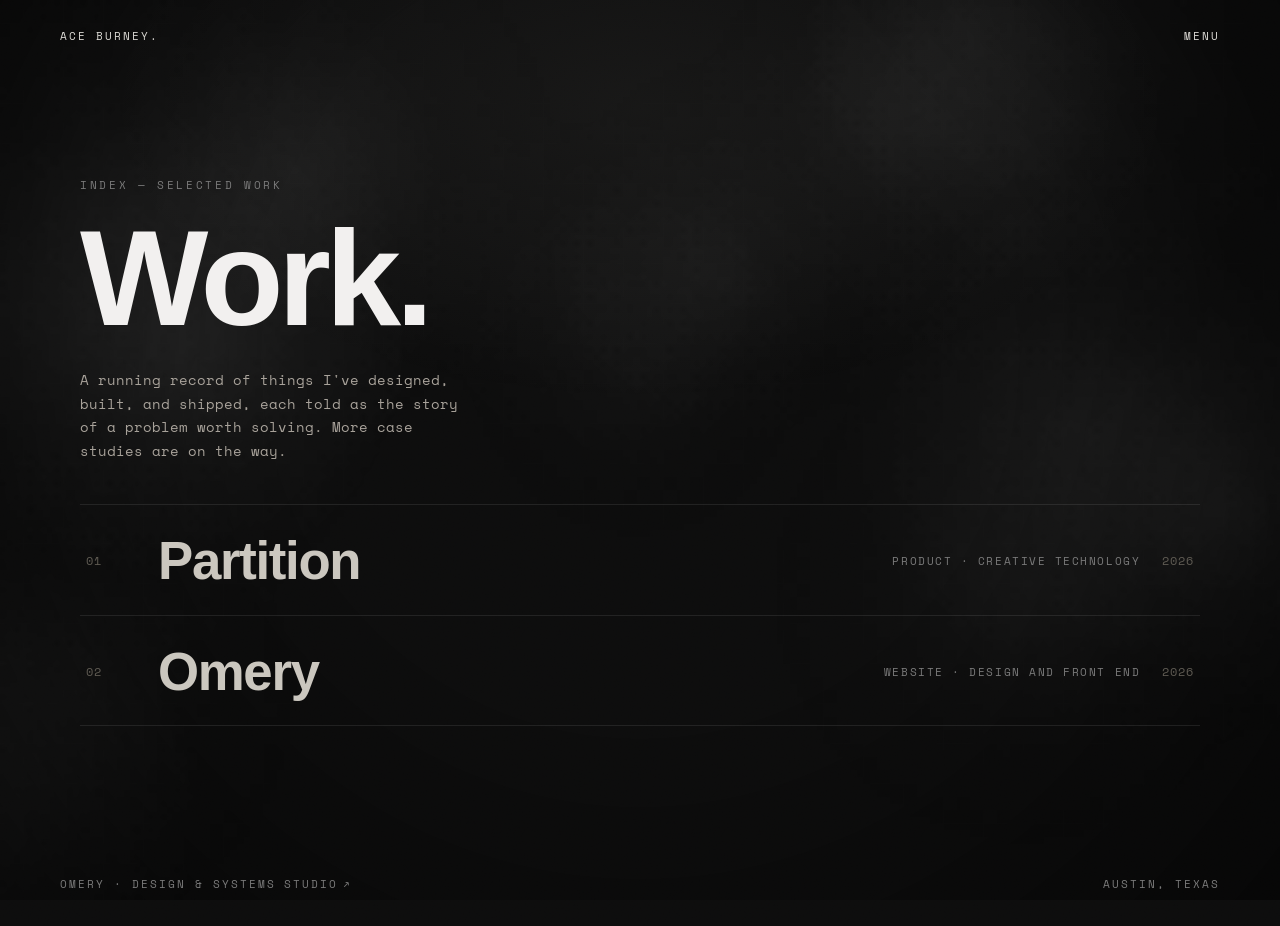
==== commit 075512bd: "perf: let the particle field sleep and stop measuring the menu on every mousemove - Home and About p" ====
--- a/work/index.html
+++ b/work/index.html
@@ -70,7 +70,7 @@
   }
 </style>
 <link rel="stylesheet" href="/assets/site-menu.css?v=16">
-<script src="/assets/site-menu.js?v=19" defer></script>
+<script src="/assets/site-menu.js?v=20" defer></script>
 </head>
 <body>
 <div data-root style="position:relative; width:100%; min-height:100dvh; display:flex; flex-direction:column; background:#0D0D0D; overflow-x:hidden; cursor:none; -webkit-tap-highlight-color:transparent;">
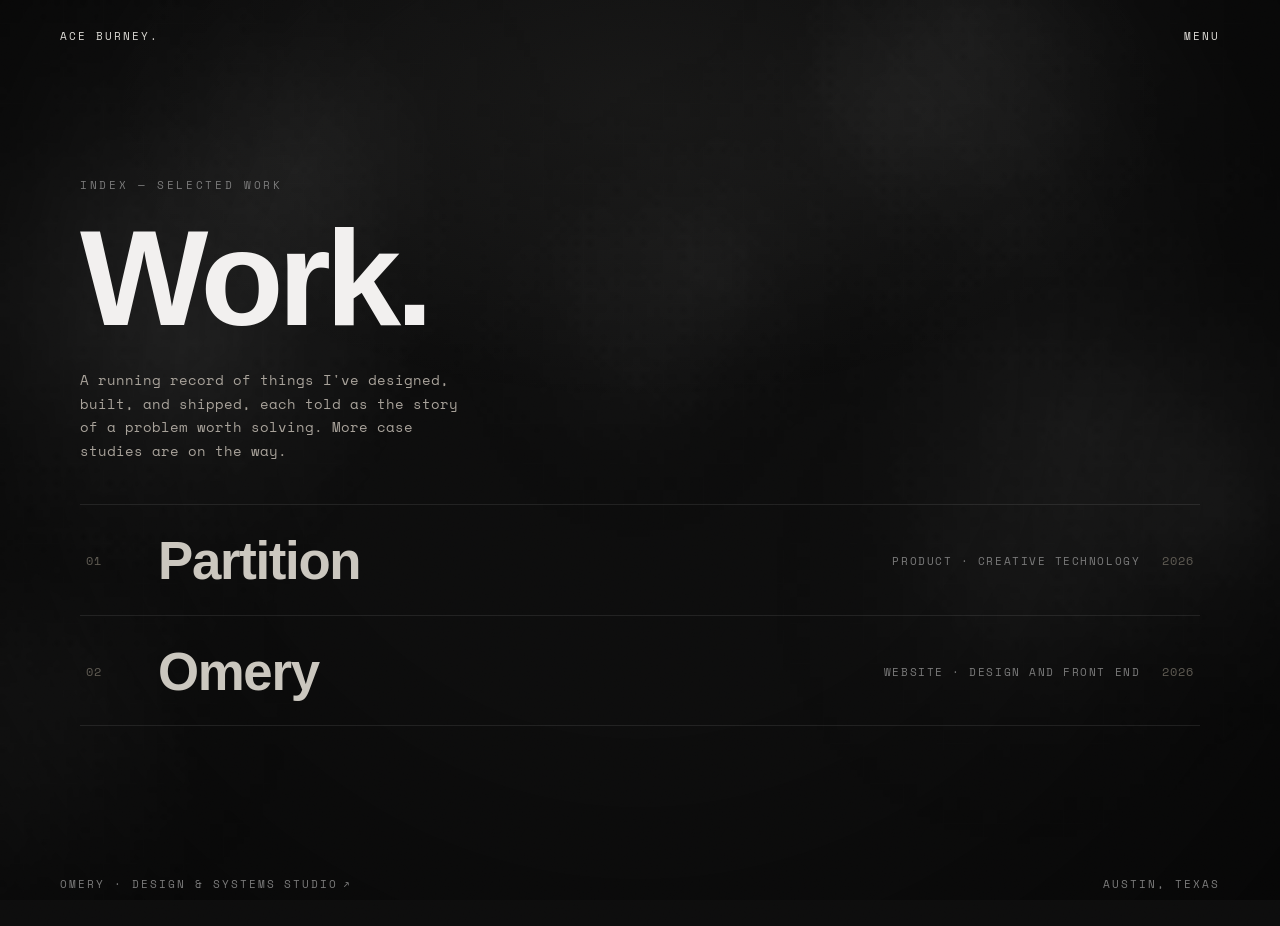
==== commit 57c95619: "fix: give mobile nav a dark gradient background so it doesn't blend into page text Co-Authored-By: C" ====
--- a/work/index.html
+++ b/work/index.html
@@ -69,7 +69,7 @@
     .work-meta-row { display: flex; justify-content: space-between; align-items: baseline; gap: 16px; }
   }
 </style>
-<link rel="stylesheet" href="/assets/site-menu.css?v=16">
+<link rel="stylesheet" href="/assets/site-menu.css?v=17">
 <script src="/assets/site-menu.js?v=20" defer></script>
 </head>
 <body>
--- a/assets/site-menu.css
+++ b/assets/site-menu.css
@@ -111,6 +111,7 @@
   .sm-peek { display: none; }
   html.sm-anim [data-root] { transition: transform .5s cubic-bezier(.32,.72,0,1), filter .5s ease; }
   html.sm-crunch [data-root] { transform: translateY(var(--sm-push, 60vh)); filter: brightness(0.55); }
+  nav[aria-label="Main navigation"] { mix-blend-mode: normal !important; background: linear-gradient(to bottom, rgba(13,13,13,0.92) 0%, rgba(13,13,13,0.6) 70%, transparent 100%); padding-bottom: 18px !important; }
 }
 /* touch screens: hide the site's follow-the-finger cursor circle while the menu is open */
 @media (hover: none) { html.sm-open [data-cursor] { opacity: 0 !important; } }
